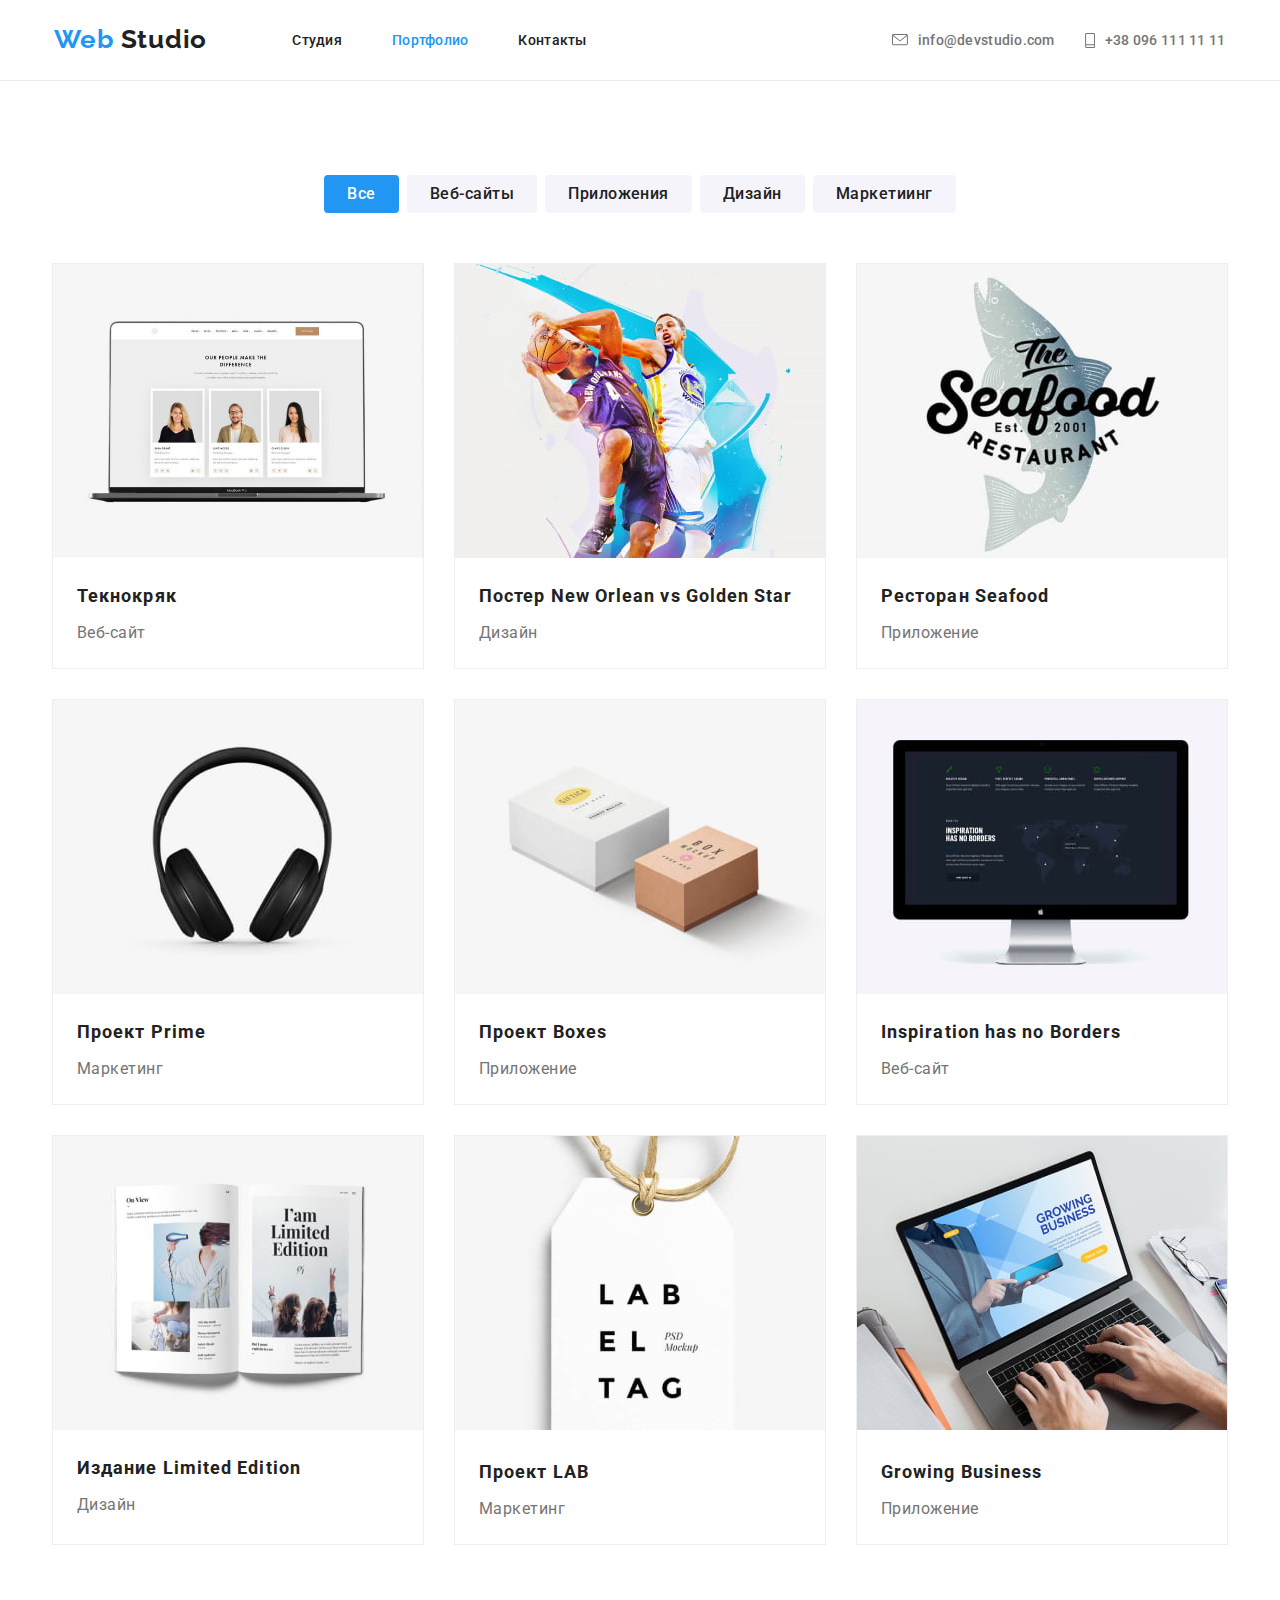
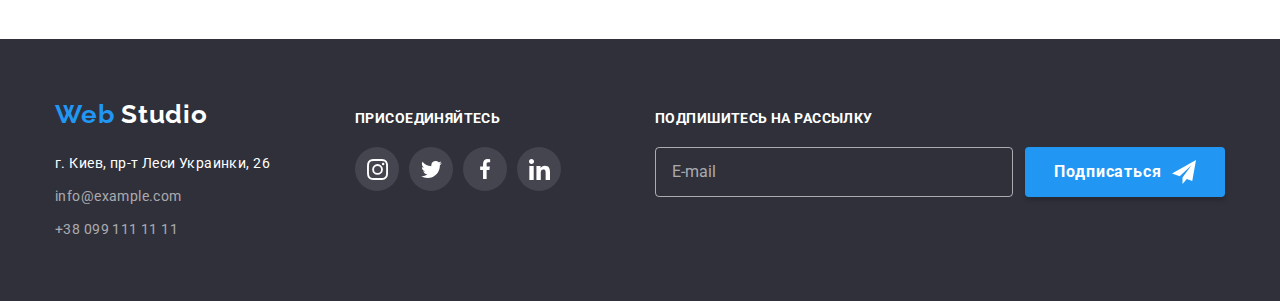
==== portfolio.html @ 19a02ee8 "cloned hw-04" ====
<!DOCTYPE html>
<html lang="en">
<head>
    <meta charset="UTF-8">
    <meta name="viewport" content="width=device-width, initial-scale=1.0">
    <title>Web Studio</title>
    <link href="https://fonts.googleapis.com/css2?family=Raleway&family=Roboto:wght@400;500;700;900&display=swap" rel="stylesheet">
    <link rel="stylesheet" href="https://cdnjs.cloudflare.com/ajax/libs/modern-normalize/0.7.0/modern-normalize.min.css">
    <link rel="stylesheet" href="./css/styles.css">
</head>
<body class="page">
    <div class="container underline">
        <header class="header-container container">    
            <!--Navbar-->
            <div class="page-header container">
                <nav class="nav-container">
                    <a class="logo header link" href="./">
                    <span class="site-logo main">
                        <span class="logo-part1">Web </span><span class="logo-part2">Studio</span>
                    </span> 
                    </a>
                    <!--main navigation-->
                    <ul class="site-nav list">
                        <li class="item">
                            <a class="link" href="./index.html">Студия</a>
                        </li>
                        <li class="item">
                            <a class="link current" href="./portfolio.html">Портфолио</a>
                        </li>
                        <li class="item">
                            <a class="link" href="#">Контакты</a>
                        </li>
                    </ul>
                    <!--contacts links-->
                    <ul class="site-contacts list">
                        <li class="item">
                            <svg class="button-icon mail" width="16" height="12">
                                <use href="./images/sprite.svg#icon-mail"></use>
                            </svg>
                            <a class="link" href="mailto:info@devstudio.com">info@devstudio.com</a>
                        </li>
                        <li class="item">
                            <svg class="button-icon tel" width="10" height="15">
                                <use href="./images/sprite.svg#icon-tel"></use>
                            </svg>
                            <a class="link" href="tel:+380961111111">+38 096 111 11 11</a>
                        </li class="item">
                    </ul>
            </nav>
            </div>
        </header>
    </div>
    <main>
        <!--Portfolio navigation-->
        <div class="container">
            <section class="portfolio-nav container">
                <div class="portfolio-sort">
                    <ul class="portfolio-nav-list list">
                        <li class="portfolio-nav-item">
                            <button class="nav-button current" type="button">Все</button>
                        </li>
                        <li class="portfolio-nav-item">
                            <button class="nav-button" type="button">Веб-сайты</button>
                        </li>
                        <li class="portfolio-nav-item">
                            <button class="nav-button" type="button">Приложения</button>
                        </li>
                        <li class="portfolio-nav-item">
                            <button class="nav-button" type="button">Дизайн</button>
                        </li>
                        <li class="portfolio-nav-item">
                            <button class="nav-button" type="button">Маркетиинг</button>
                        </li>
                    </ul>
                </div>
            </section>
        </div>
        <!--Portfolio List All-->
        <div class="container">
            <section class="portfolio container">
                <div class="portfolio-container">
                    <h1 hidden>Портфолио</h1>
                    <ul class="portfolio-list list">
                        <li class="portfolio-item">
                            <a class="portfoli-link link link" href="#">
                                <img class="portfolio-image" src="./images/website-sample.jpg" alt="Фото Текнокряк Веб-сайт"
                                width="370"
                                height="294">
                                <p hidden class="portfolio-text">
                                    Технокряк это современная площадка распространения коронавируса. Компании используют эту платформу для цифрового шпионажа и атак на защищённые сервера конкурентов
                                </p>
                                <h2 class="portfolio-title">Текнокряк</h2>
                                <p class="portfolio-type">Веб-сайт</p>
                            </a>   
                        </li>
                        <li class="portfolio-item">
                            <a class="portfoli-link link" href="#">
                                <img class="portfolio-image" src="./images/portfolio-poster-neworlean.jpg" alt="Фото постера New Orlean vs Golden Star"
                                width="370"
                                height="294">
                                <p hidden class="portfolio-text">
                                    Технокряк это современная площадка распространения коронавируса. Компании используют эту платформу для цифрового шпионажа и атак на защищённые сервера конкурентов
                                </p>
                                <h2 class="portfolio-title">Постер New Orlean vs Golden Star</h2>
                                <p class="portfolio-type">Дизайн</p>
                            </a>
                        </li>
                        <li class="portfolio-item">
                            <a class="portfoli-link link" href="#">
                                <img class="portfolio-image" src="./images/portfolio-app-seafood.jpg" alt="Фото приложения ресторана Seafood"
                                width="370"
                                height="294">
                                <p hidden class="portfolio-text">
                                    Технокряк это современная площадка распространения коронавируса. Компании используют эту платформу для цифрового шпионажа и атак на защищённые сервера конкурентов
                                </p>
                                <h2 class="portfolio-title">Ресторан Seafood</h2>
                                <p class="portfolio-type">Приложение</p>
                            </a> 
                        </li>
                        <li class="portfolio-item">
                            <a class="portfoli-link link" href="#">
                                <img class="portfolio-image"src="./images/portfolio-prime.jpg" alt="Фото проекта Prime"
                                width="370"
                                height="294">
                                <p hidden class="portfolio-text">
                                    Технокряк это современная площадка распространения коронавируса. Компании используют эту платформу для цифрового шпионажа и атак на защищённые сервера конкурентов
                                </p>
                                <h2 class="portfolio-title">Проект Prime</h2>
                                <p class="portfolio-type">Маркетинг</p>
                            </a> 
                        </li>
                        <li class="portfolio-item">
                            <a class="portfolio-link link" href="">
                                <img class="portfolio-image" src="./images/portfolio-boxes.jpg" alt="Фото проекта Boxes"
                                width="370"
                                height="294">
                                <p hidden class="portfolio-text">
                                    Технокряк это современная площадка распространения коронавируса. Компании используют эту платформу для цифрового шпионажа и атак на защищённые сервера конкурентов
                                </p>
                                <h2 class="portfolio-title">Проект Boxes</h2>
                                <p class="portfolio-type">Приложение</p>
                            </a>
                        </li>
                        <li class="portfolio-item">
                            <a class="portfolio-link link" href="#">
                                <img class="portfolio-image" src="./images/portfolio-inspiration.jpg" alt="Фото веб-сайта Inspiration has no Borders"
                                width="370"
                                height="294">
                                <p hidden class="portfolio-text">
                                    Технокряк это современная площадка распространения коронавируса. Компании используют эту платформу для цифрового шпионажа и атак на защищённые сервера конкурентов
                                </p>
                                <h2 class="portfolio-title">Inspiration has no Borders</h2>
                                <p class="portfolio-type">Веб-сайт</p>
                            </a> 
                        </li>
                        <li class="portfolio-item">
                            <a class="portfolio-link link" href="#">
                                <img class="portfolio-image" src="./images/portfolio-limited-edition.jpg" alt="Фото издания Limited Edition"
                                width="370"
                                height="294">
                                <p hidden class="portfolio-text">
                                    Технокряк это современная площадка распространения коронавируса. Компании используют эту платформу для цифрового шпионажа и атак на защищённые сервера конкурентов
                                </p>
                                <h2 class="portfolio-title">Издание Limited Edition</h2>
                                <p class="portfolio-type">Дизайн</p>
                            </a>
                        </li>
                        <li class="portfolio-item">
                            <a class="portfolio-image link" class="portfolio-link link" href="#">
                                <img src="./images/portfolio-lab.jpg" alt="Фото проекта LAB"
                                width="370"
                                height="294">
                                <p hidden class="portfolio-text">
                                    Технокряк это современная площадка распространения коронавируса. Компании используют эту платформу для цифрового шпионажа и атак на защищённые сервера конкурентов
                                </p>
                                <h2 class="portfolio-title">Проект LAB</h2>
                                <p class="portfolio-type">Маркетинг</p>
                            </a>
                        </li>
                        <li class="portfolio-item">
                            <a class="portfolio-image link" class="portfolio-link link" href="#">
                                <img src="./images/portfolio-growing-business.jpg" alt="Фото приложения Growing Business"
                                width="370"
                                height="294">
                                <p hidden class="portfolio-text">
                                    Технокряк это современная площадка распространения коронавируса. Компании используют эту платформу для цифрового шпионажа и атак на защищённые сервера конкурентов
                                </p>
                                <h2 class="portfolio-title">Growing Business</h2>
                                <p class="portfolio-type">Приложение</p>
                            </a>
                        </li>
                    </ul>
            </section>
            </div>
        </div>
    </main>
    <!--Footer-->
    <div class="footer">
        <footer class="footer-container">
            <div class="footer-section">
                <!--Address-->
                <section class="section-address">
                    <a class="logo footer link" href="./">
                        <span class="site-logo secondary">
                            <span class="logo-part1">Web </span><span class="logo-part2">Studio</span>
                        </span> 
                    </a>
                    <address class="contacts">
                        <p class="address-text">г. Киев, пр-т Леси Украинки, 26</p>
                        <a class="link mail" href="mailto:info@example.com">info@example.com</a><br>
                        <a class="link call" href="tel:+380991111111">+38 099 111 11 11</a>
                    </address>
                </section>
                <!--Join!-->
                <section class="section-join">
                    <p class="join-text">Присоединяйтесь</p>
                    <ul class="social-list list">
                        <li class="social-list-item">
                            <a class="social-link-footer link" href="#" aria-label="Link to Instagram">
                                <svg class="social-button" width="21" height="21">
                                    <use href="./images/sprite.svg#icon-instagram"></use>
                                </svg>
                            </a>
                        </li>
                        <li class="social-list-item">
                            <a class="social-link-footer link" href="#" aria-label="Link to Twiiter">
                                <svg class="social-button" width="25" height="21">
                                    <use href="./images/sprite.svg#icon-twitter"></use>
                                </svg>
                            </a>
                        </li>
                        <li class="social-list-item">
                            <a class="social-link-footer link" href="#" aria-label="Link to Facebook">
                                <svg class="social-button" width="22" height="20">
                                    <use href="./images/sprite.svg#icon-facebook"></use>
                                </svg>
                            </a>
                        </li>
                        <li class="social-list-item">
                            <a class="social-link-footer link" href="#" aria-label="Link to Linkedin">
                                <svg class="social-button" width="21" height="21">
                                    <use href="./images/sprite.svg#icon-linkedin"></use>
                                </svg>
                            </a>                  
                        </li>
                    </ul>
                </section>
                <!--Sign up-->
                <section class="section-signup">
                    <p class="signup-text">Подпишитесь на рассылку</p>
                    <!--Input field-->
                    <div class="sign-container">
                        <span class="email-input">E-mail</span>
                        <!--"Sign up on telegram" button-->
                        <a class="link button" href="#">Подписаться</a>
                    </div>
                </section>
            </div>    
        </footer>
    </div>
</body>
</html>
---- css/styles.css ----
:root {
    --text-color-main: #212121;
    --text-color-secondary:#757575;
    --text-color-accent: #2196F3;
    --text-color-accent2: #ffffff;
    --text-color-footer: rgba(255, 255, 255, 0.6);;
    --background-color-main: #ffffff;
    --background-color-secondary: #F5F4FA;
    --background-color-accent: #2196F3;
    --background-color-accent2: #2F303A;
    --background-color-transparent1: rgba(47, 48, 58, 0.8);
    --background-color-transparent2: rgba(33, 150, 243, 0.9);
    --background-color-footer: #2F303A;
    --link-color-inactive: #AFB1B8;
    --link-color-active: #2196F3;
    --nav-underline: #ECECEC;
    --cards-line: #EEEEEE;
}

/*Page main (body) font and color styling*/
.page {
    background-color: var(--background-color-main);
    font-family: 'Roboto', sans-serif;
}

.site-logo {
    font-family: 'Raleway', sans-serif;
    font-size: 26px;
    font-weight: bold;
    line-height: 1.2;
    letter-spacing: 0.03em;
}

h1,h2,h3,h4,h5,h6 {
    margin-top: 0;
    margin-bottom: 0;
}

.list {
    list-style: none;
    padding: 0;
    margin: 0;
}

.link {
    text-decoration: none;
}

.link.button {
    color: var(--text-color-accent2);
    background-color: var(--background-color-accent);
}

.site-nav .link:hover,
.site-nav .link:focus,
.site-contacts .link:hover,
.site-contacts .link:focus {
    color: var( --text-color-accent);
}

/*Navbar (header)styling */

.container {
    background-color: var(--background-color-main);
}

.header-container {
    max-width: 1600px;

    padding-left: 15px;
    padding-right: 15px;
    margin-left: auto;
    margin-right: auto;
}
.container.underline {
    border-bottom: 1px solid var(--nav-underline);
}

.nav-container {
    display: flex;
    align-items: center;
    justify-content: center;
}

.site-logo.main .logo-part1 {
    color: var(--text-color-accent);
}

.site-logo.main .logo-part2 {
    color: var(--text-color-main);
}

.site-nav {
    display: flex;
    margin-left: 85px;
}

/*всем элементам списка, кроме последнего
равен этому выражению  .site-nav .item:not(:last-child) {}
(применить к всем который следует за .item - первый ел-т в списке)
*/
.site-nav .item + .item {
    margin-left: 50px;
}

.site-nav .link {
    display: block;
    padding-top: 32px;
    padding-bottom: 32px;

    color: var(--text-color-main);
    font-weight: 500;
    font-size: 14px;
    line-height: 1.15;
    letter-spacing: 0.02em;
}

.site-nav .link.current {
    color: var(--text-color-accent);
}

.site-contacts {
    display: inline-flex;
    align-items: center;
    margin-left: 305px;
}

.site-contacts .item {
    display: inline-flex;
    justify-content: center;
    align-items: center;
}

.site-contacts .link {
    color: var(--text-color-secondary);
    font-weight: 500;
    font-size: 14px;
    line-height: 1.5;
    letter-spacing: 0.02em
}

.site-contacts .item + .item{
    padding-left: 30px;
}

.site-contacts .item .link + .link {
    padding-left: 10px;
}

.button-icon {
    fill: var(--text-color-secondary);
    margin-right: 10px;
}

.button-icon:hover,
.button-icon:focus {
    fill: var(--text-color-accent);
}

/*Section "Hero" styling*/
.hero {
    background: var(--background-color-transparent1);
}

.hero-container {
    max-width: 1600px;
    height: 600px;
    margin-left: auto;
    margin-right: auto;

    background-image: linear-gradient(to right, rgba(47, 48, 58, 0.8), rgba(47, 48, 58, 0.8)), url(../images/hero-opt.jpg);
}

.hero-section {
    padding-top: 200px;
    padding-bottom: 200px;
    padding-right: 15px;
    padding-left: 15px;
    
    background-color: var(--background-color-transparent);
    text-align: center;
}

.hero-title {
    width: 696px;
    margin-left: auto;
    margin-right: auto;
    margin-bottom: 30px;
    
    color: var(--text-color-accent2);
    font-weight: 900;
    font-size: 44px;
    line-height: 1.364;
    letter-spacing: 0.06em;
    text-transform: uppercase;
}
.button.hero {
    display:inline-block;
    min-width: 200px;
    height: 50px;
    padding: 10px 32px;

    border: 1px solid transparent;
    box-shadow: 0px 4px 4px rgba(0, 0, 0, 0.15);
    
    font-weight: 700;
    font-size: 16px;
    line-height: 1.875;
    letter-spacing: 0.06em;
    border-radius: 4px;
   }

/*Section "Advantages" styling*/
.advantages-container {
    max-width: 1600px;
    margin-left:auto;
    margin-right: auto;
}

.advantages-section {
    padding-top: 94px;
    padding-left: 15px;
    padding-right: 15px;
    margin-left:auto;
    margin-right: auto;
}
.advantages-list {
    display: flex; 
    justify-content: center;
}

.advantages-item {
    width: 270px;
    align-items: center;
}

.advantages-list .advantages-item + .advantages-item {
    margin-left: 30px;
}

.advantages-item::before {
    display: block;
    content:"";
    height: 120px;
    margin-bottom: 30px;
    background-color: var(--background-color-secondary);
    background-repeat: no-repeat;
    background-position: center;
}

.advantages-item.icon-antenna::before {
    background-image: url(../images/advan-antenna1.png);
}

.advantages-item.icon-clock::before {
    background-image: url(../images/advan-clock1.png);
}

.advantages-item.icon-diagram::before {
    background-image: url(../images/advan-diagram1.png);
}

.advantages-item.icon-astro::before {
    background-image: url(../images/advan-astronaut1.png);
}

.advantages-subtitle {
    display: inline-block;
    width: 270px;
    margin-bottom: 10px;

    color: var(--text-color-main);
    font-weight: bold;
    font-size: 14px;
    line-height: 1.142;
    letter-spacing: 0.03em;
    text-transform: uppercase;
}

.advantages-text {
    width: 270px;

    color: var(--text-color-secondary);
    font-size: 14px;
    line-height: 1.714;
    letter-spacing: 0.03em;
}

/*Section "Our Ptojects"*/
.projects-container {
    max-width: 1600px;
    margin-left:auto;
    margin-right: auto;
}

.projects-section {
    padding-top: 94px;
    padding-bottom: 94px;
    padding-left: 15px;
    padding-right: 15px;
    margin-left:auto;
    margin-right: auto;
}

.project-item {
    display: flex;
    flex-direction: column;
    width: 370px;
    height: 294px;
}

.projects-list {
    display: flex;
    justify-content: center;
}

.projects-list .project-item + .project-item {
    margin-left: 30px;
}

.project-image {
    display: inline-block;
    width: 370px;
}

.project-link {
    width: 370px;
    height: 70px;
}

/*Headers styling for "Our Ptojects","Our team", "Our Clients" */
.section-title {
    margin-top: 0;
    margin-bottom: 50px;

    color: var(--text-color-main);
    font-weight: bold;
    font-size: 36px;
    line-height: 1.17;
    text-align: center;
    letter-spacing: 0.03em;
}

.project-link {
    min-width: 370px;
    height: 70px;
    padding: 27px 82px;
    margin-top: -70px;

    color: var(--text-color-accent2);
    background-color:var(--background-color-transparent1);
    font-weight: bold;
    font-size: 14px;
    line-height: 1.143;
    letter-spacing: 0.03em;
    text-transform: uppercase;
    text-align: center;
}

/*Section "Team" styling*/
.team {
    background-color: var(--background-color-secondary);
}

.team-container {
    max-width: 1600px;
    margin-left:auto;
    margin-right: auto;
}

.team-section {
    padding-top: 94px;
    padding-bottom: 94px;
    padding-left: 15px;
    padding-right: 15px;
}

.team-list {
    display: flex;
    justify-content: center;
}

.team-item {
    padding-bottom: 24px;

    text-align: center;
    background-color: var(--background-color-main);
    border-radius: 0px 0px 4px 4px;
    box-shadow: 0px 1px 3px rgba(0, 0, 0, 0.12), 
                0px 1px 1px rgba(0, 0, 0, 0.14), 
                0px 2px 1px rgba(0, 0, 0, 0.2);

}
.team-list .team-item + .team-item {
    margin-left: 30px;
}

.team-member-photo {
    display: block;
    margin-bottom: 30px;
}

.team-member-title {
    margin-bottom: 10px;
    color:var(--text-color-main);
    font-weight: 500;
    font-size: 16px;
    line-height: 1.188;
    letter-spacing: 0.03em;
}

.team-department {
    margin-top: 0;
    margin-bottom: 16px;

    color:var(--text-color-secondary);
    font-weight: normal;
    font-size: 16px;   
    line-height: 1.188;
    letter-spacing: 0.03em;
}
.social-list {
    display: flex;
    justify-content: center;
}

.social-list .link {
    display: flex;
    justify-content: center;
    align-items: center;
    width: 44px;
    height: 44px;
    border: 1px transparent;
    border-radius: 22px;

    font-weight: 500;
    color: var(--link-color-inactive);
}

.social-list .social-list-item + .social-list-item {
    margin-left: 10px;
}

.social-button-person {
    box-sizing: content-box;
    padding: 4px 4px;

    fill: var(--link-color-inactive);
}

.social-link-person:hover,
.social-link-person:focus,
.social-button-person:hover,
.social-button-person:focus {
    background-color: var(--background-color-accent);
    fill: var(--text-color-accent2);
}

/*Section "Clients" styling*/

.clients-container {
    max-width: 1600px;
    margin-left: auto;
    margin-right: auto;
}

.clients {

    padding-top: 94px;
    padding-bottom: 94px;
    padding-left: 15px;
    padding-right: 15px;
    margin-left: auto;
    margin-right: auto;
}

.company-list {
    display: flex;
    justify-content: center;
}

.company-item {
    display: flex;
    justify-content: center;
    width: 170px;
    height: 90px;

    border: 1px solid var(--link-color-inactive);
    border-radius: 4px; 
}

.company-item + .company-item {
    margin-left: 30px;
}

.company-list .link {
    display: flex;
    align-items: center;
}

.company-logo {
    box-sizing: content-box;
    fill: var(--link-color-inactive); 
}

.logo1 {
    padding: 20px 63px;
}

.logo2 {
    padding: 24px 65px;
}

.logo3 {
    padding: 24px 65px;
}

.logo4 {
    padding: 24px 45px;
}

.logo5 {
    padding: 21px 55px;
}

.logo6 {
    padding: 22px 40px;
}

.company-logo:hover,
.company-logo:focus,
.company-item:hover, 
.company-item:hover {
    fill: var(--link-color-active);
    border-color: var(--link-color-active);
}

/*Footer styling*/
.footer {
    background-color: var(--background-color-footer);
}

.footer-container {
    max-width: 1600px;
    padding-right: 15px;
    padding-left: 15px;
    margin-left: auto;
    margin-right: auto;
}

.footer-section {
    display: flex;
    justify-content: center;
    
}
/*Logo + Address block*/
.section-address {
    display: flex;
    flex-direction: column;
    width: 231px;
    padding-top: 60px;
    padding-bottom: 60px;
}

.section-address .link {
    display: block;

    font-size: 14px;
    line-height: 1.72;
    letter-spacing: 0.03em;
    color: var(--text-color-footer);
}

.logo.footer.link{
    display: block;
    margin-bottom: 20px;
}

.site-logo.secondary .logo-part1 {
    color:var(--link-color-active);
}
    
.site-logo.secondary .logo-part2 {
    color: var(--text-color-accent2);
}

.address-text {
    margin-top: 0;
    margin-bottom: 9px;
    
    color: var(--text-color-accent2);
    font-style: normal;
    font-size: 14px;
    line-height: 1.72;
    letter-spacing: 0.03em;
}

.contacts .link {
    display: inline-block;
    font-style: normal;
}

.contacts .mail {
    margin-bottom: 9px;
}

/*Join block*/
.section-join {
    display: flex;
    flex-direction: column;
    width: 206px;
    padding-top: 72px;
    padding-bottom: 100px;
    margin-left: 69px;
}

.join-text, .signup-text {
    margin-top:0;
    margin-bottom: 20px;
    padding: 0;

    color: var(--text-color-accent2);
    font-weight: bold;
    font-size: 14px;
    line-height: 1.14;
    letter-spacing: 0.03em;
    text-transform: uppercase;
}
.social-button {
    fill: var(--text-color-accent2);
}

.social-link-footer {
    background-color: rgba(255, 255, 255, 0.1);
}
.social-link-footer:hover {
    background-color: var(--background-color-accent)
}

/*Sign-up block*/
.section-signup {
    max-width: 570px;
    padding-top: 72px;
    padding-bottom: 94px;
    margin-left: 94px;
}

.sign-container {
    display: flex;

}
.sign-container .button {
    display: inline-flex;
    justify-content: center;
    align-items: center;
    min-width: 200px;
    height: 50px;
    margin-left: 12px;

    border: 1px solid transparent;
    border-radius: 4px;
    box-shadow: 0px 4px 4px rgba(0, 0, 0, 0.15);

    font-weight: bold;
    font-size: 16px;
    line-height: 1.875;
    letter-spacing: 0.06em;
    text-align: center;
}

.email-input {
    display: flex;
    align-items: center;
    width: 358px;
    height: 50px;
    padding-left: 16px;
    
    font-size: 16px;
    line-height: 20px;
    color: var(--text-color-footer);
    border: 1px solid var(--text-color-footer);
    border-radius: 4px;
}

.sign-container .button::after {
    display: inline-flex;
    content: "";
    width: 24px;
    height: 24px;
    margin-left: 10px;

    background-image: url(../images/icon-send.svg);
    background-position: center;
    background-size: contain;


}

/*Portfolio page styling*/
/*Portfolio navigation*/

.portfolio-nav {
    max-width: 1600px;
    padding-right: 15px;
    padding-left: 15px;
    margin-right: auto;
    margin-left: auto;
}

.portfolio-sort {
   
    padding-top: 94px;
    margin-right: auto;
    margin-left: auto;
}

.portfolio-nav-list {
    display: flex;
    justify-content: center;
    padding-bottom: 50px;

    text-align: center;   
}

.nav-button {
    display: inline-block;
    padding: 5px 22px ;
    border: 1px solid transparent;
    border-radius: 4px;
    
    color: var(--text-color-main);
    background-color: var(--background-color-secondary);
    font-weight: 500;
    font-size: 16px;
    line-height: 1.625;
    text-align: center;
    letter-spacing: 0.03em;
}
.portfolio-nav .portfolio-nav-item + .portfolio-nav-item {
    margin-left: 8px;
}

.nav-button:hover,
.nav-button:focus {
    background-color: var(--background-color-accent);
    color: var(--text-color-accent2);
    box-shadow: 0px 3px 1px rgba(0, 0, 0, 0.1), 
                0px 1px 2px rgba(0, 0, 0, 0.08), 
                0px 2px 2px rgba(0, 0, 0, 0.12);
}

.nav-button.current {
    color: var(--text-color-accent2);
    background-color: var(--background-color-accent);
}

/*Portfolio items container*/
.portfolio {
    display: flex;
    max-width: 1600px;
    padding-right: 15px;
    padding-left: 15px;
    margin-right: auto;
    margin-left: auto;
}

.portfolio-container { 
    padding-bottom: 94px;
}

.portfolio-list {
    display: flex;
    flex-wrap: wrap;
    justify-content: center;
}

.portfolio-item {
    display: flex;
    margin-bottom: 30px;
    margin-bottom: 30px;
    margin-right: 30px;

    border: 1px solid var(--cards-line);
}

.portfolio-item:hover,
.portfolio-item:focus {
    box-shadow: 0px 1px 1px rgba(0, 0, 0, 0.12), 
                0px 4px 4px rgba(0, 0, 0, 0.06),
                1px 4px 6px rgba(0, 0, 0, 0.16);
}

/*к каждому 3му ел-ту*/
.portfolio-item:nth-child(3n) {
    margin-right: 0;
}
/*к 3 последним ел-там*/
.portfolio-item:nth-last-child(-n+3) {
    margin-bottom: 0;
}

/*альтернативный способ на основе calc
width: calc ((100% - 60px) / 3 ;
margin-right: 30px;
formula
calc((100% - (N of margin in row)*margin) / N of elements in row */

.portfolio-image {
    display: block;
}

.portfolio-title {
    min-width: 322px;
    padding-right: 24px;
    padding-left: 24px;
    margin-top: 20px;
    margin-bottom: 4px;

    color: var(--text-color-main);
    font-weight: bold;
    font-size: 18px;
    line-height: 2;
    letter-spacing: 0.06em;
}

.portfolio-type {
    min-width: 322px;
    padding-right: 24px;
    padding-left: 24px;
    margin-top: 0;
    margin-bottom: 20px;

    color: var(--text-color-secondary);
    font-size: 16px;
    line-height: 1.875;
    letter-spacing: 0.03em;
}

.portfolio-text {
    width: 370px;
    height: 294px;
    margin-top: -294px;

    color: var(--text-color-accent2);
    background-color: var(--background-color-transparent2);
    font-size: 18px;
    line-height: 28px;
    letter-spacing: 0.03em;
}
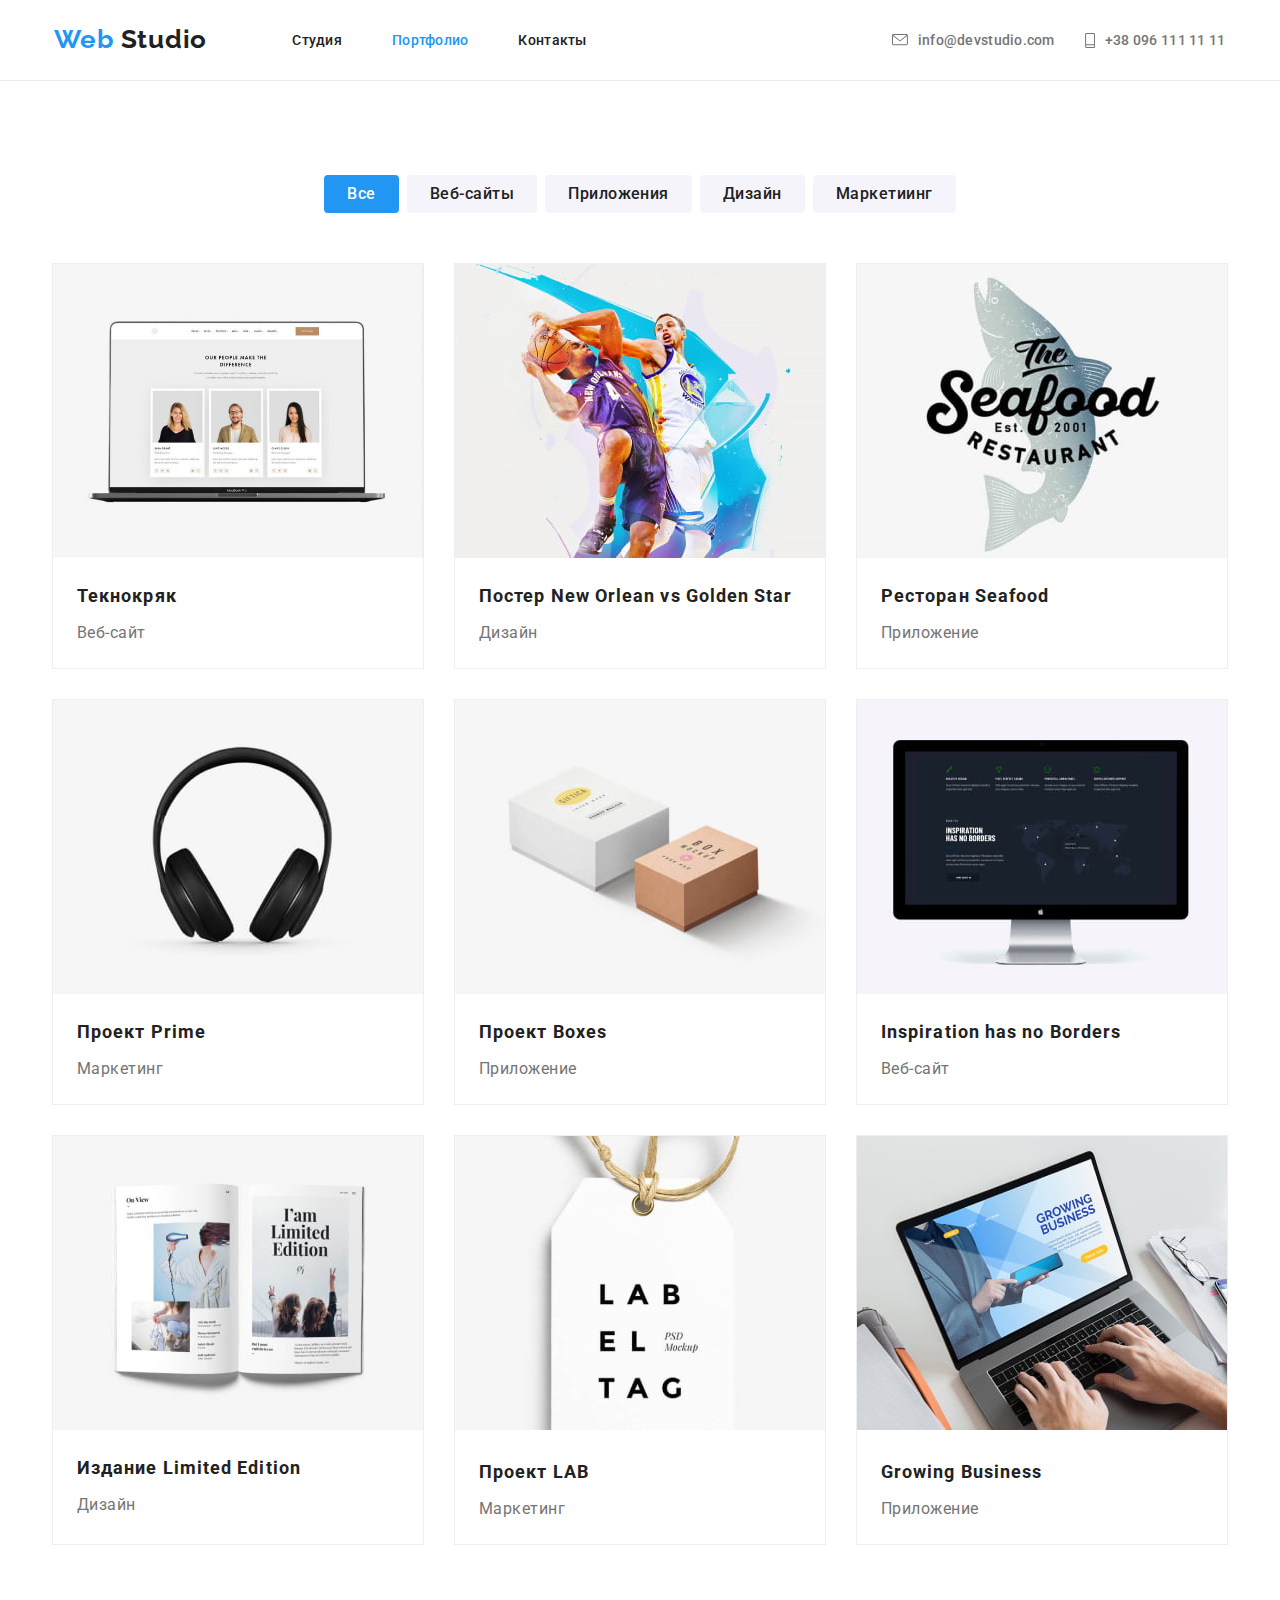
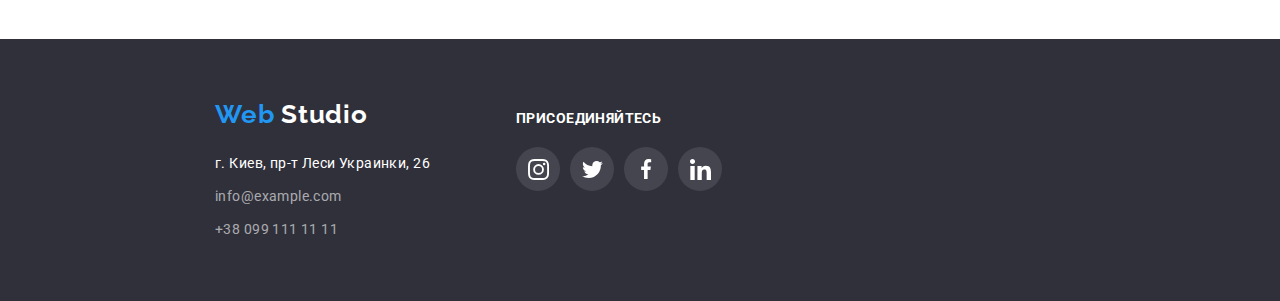
==== commit 458fea18: "updated content for "team" section" ====
--- a/portfolio.html
+++ b/portfolio.html
@@ -83,108 +83,144 @@
                     <ul class="portfolio-list list">
                         <li class="portfolio-item">
                             <a class="portfoli-link link link" href="#">
-                                <img class="portfolio-image" src="./images/website-sample.jpg" alt="Фото Текнокряк Веб-сайт"
-                                width="370"
-                                height="294">
-                                <p hidden class="portfolio-text">
-                                    Технокряк это современная площадка распространения коронавируса. Компании используют эту платформу для цифрового шпионажа и атак на защищённые сервера конкурентов
-                                </p>
+                                <div class="image-thumb">
+                                    <img class="portfolio-image" src="./images/website-sample.jpg" alt="Фото Текнокряк Веб-сайт"
+                                    width="370"
+                                    height="294">
+                                    <div class="overlay">
+                                        <p class="portfolio-text">
+                                            Технокряк это современная площадка распространения коронавируса. Компании используют эту платформу для цифрового шпионажа и атак на защищённые сервера конкурентов
+                                        </p>
+                                    </div>
+                                </div>
                                 <h2 class="portfolio-title">Текнокряк</h2>
                                 <p class="portfolio-type">Веб-сайт</p>
                             </a>   
                         </li>
                         <li class="portfolio-item">
                             <a class="portfoli-link link" href="#">
-                                <img class="portfolio-image" src="./images/portfolio-poster-neworlean.jpg" alt="Фото постера New Orlean vs Golden Star"
-                                width="370"
-                                height="294">
-                                <p hidden class="portfolio-text">
-                                    Технокряк это современная площадка распространения коронавируса. Компании используют эту платформу для цифрового шпионажа и атак на защищённые сервера конкурентов
-                                </p>
+                                <div class="image-thumb">
+                                    <img class="portfolio-image" src="./images/portfolio-poster-neworlean.jpg" alt="Фото постера New Orlean vs Golden Star"
+                                    width="370"
+                                    height="294">
+                                    <div class="overlay">
+                                        <p class="portfolio-text">
+                                            Технокряк это современная площадка распространения коронавируса. Компании используют эту платформу для цифрового шпионажа и атак на защищённые сервера конкурентов
+                                        </p>
+                                    </div>
+                                </div>
                                 <h2 class="portfolio-title">Постер New Orlean vs Golden Star</h2>
                                 <p class="portfolio-type">Дизайн</p>
                             </a>
                         </li>
                         <li class="portfolio-item">
                             <a class="portfoli-link link" href="#">
-                                <img class="portfolio-image" src="./images/portfolio-app-seafood.jpg" alt="Фото приложения ресторана Seafood"
-                                width="370"
-                                height="294">
-                                <p hidden class="portfolio-text">
-                                    Технокряк это современная площадка распространения коронавируса. Компании используют эту платформу для цифрового шпионажа и атак на защищённые сервера конкурентов
-                                </p>
+                                <div class="image-thumb">
+                                    <img class="portfolio-image" src="./images/portfolio-app-seafood.jpg" alt="Фото приложения ресторана Seafood"
+                                    width="370"
+                                    height="294">
+                                    <div class="overlay">
+                                        <p class="portfolio-text">
+                                            Технокряк это современная площадка распространения коронавируса. Компании используют эту платформу для цифрового шпионажа и атак на защищённые сервера конкурентов
+                                        </p>
+                                    </div>
+                                </div>                                
                                 <h2 class="portfolio-title">Ресторан Seafood</h2>
                                 <p class="portfolio-type">Приложение</p>
                             </a> 
                         </li>
                         <li class="portfolio-item">
                             <a class="portfoli-link link" href="#">
-                                <img class="portfolio-image"src="./images/portfolio-prime.jpg" alt="Фото проекта Prime"
-                                width="370"
-                                height="294">
-                                <p hidden class="portfolio-text">
-                                    Технокряк это современная площадка распространения коронавируса. Компании используют эту платформу для цифрового шпионажа и атак на защищённые сервера конкурентов
-                                </p>
+                                <div class="image-thumb">
+                                    <img class="portfolio-image"src="./images/portfolio-prime.jpg" alt="Фото проекта Prime"
+                                    width="370"
+                                    height="294">
+                                    <div class="overlay">
+                                        <p class="portfolio-text">
+                                            Технокряк это современная площадка распространения коронавируса. Компании используют эту платформу для цифрового шпионажа и атак на защищённые сервера конкурентов
+                                        </p>
+                                    </div>
+                                </div>                              
                                 <h2 class="portfolio-title">Проект Prime</h2>
                                 <p class="portfolio-type">Маркетинг</p>
                             </a> 
                         </li>
                         <li class="portfolio-item">
                             <a class="portfolio-link link" href="">
-                                <img class="portfolio-image" src="./images/portfolio-boxes.jpg" alt="Фото проекта Boxes"
-                                width="370"
-                                height="294">
-                                <p hidden class="portfolio-text">
-                                    Технокряк это современная площадка распространения коронавируса. Компании используют эту платформу для цифрового шпионажа и атак на защищённые сервера конкурентов
-                                </p>
+                                <div class="image-thumb">
+                                    <img class="portfolio-image" src="./images/portfolio-boxes.jpg" alt="Фото проекта Boxes"
+                                    width="370"
+                                    height="294">
+                                    <div class="overlay">
+                                        <p class="portfolio-text">
+                                            Технокряк это современная площадка распространения коронавируса. Компании используют эту платформу для цифрового шпионажа и атак на защищённые сервера конкурентов
+                                        </p>
+                                    </div>
+                                </div>                             
                                 <h2 class="portfolio-title">Проект Boxes</h2>
                                 <p class="portfolio-type">Приложение</p>
                             </a>
                         </li>
                         <li class="portfolio-item">
                             <a class="portfolio-link link" href="#">
-                                <img class="portfolio-image" src="./images/portfolio-inspiration.jpg" alt="Фото веб-сайта Inspiration has no Borders"
-                                width="370"
-                                height="294">
-                                <p hidden class="portfolio-text">
-                                    Технокряк это современная площадка распространения коронавируса. Компании используют эту платформу для цифрового шпионажа и атак на защищённые сервера конкурентов
-                                </p>
+                                <div class="image-thumb">
+                                    <img class="portfolio-image" src="./images/portfolio-inspiration.jpg" alt="Фото веб-сайта Inspiration has no Borders"
+                                    width="370"
+                                    height="294">
+                                    <div class="overlay">
+                                        <p class="portfolio-text">
+                                            Технокряк это современная площадка распространения коронавируса. Компании используют эту платформу для цифрового шпионажа и атак на защищённые сервера конкурентов
+                                        </p>
+                                    </div>
+                                </div>
                                 <h2 class="portfolio-title">Inspiration has no Borders</h2>
                                 <p class="portfolio-type">Веб-сайт</p>
                             </a> 
                         </li>
                         <li class="portfolio-item">
                             <a class="portfolio-link link" href="#">
-                                <img class="portfolio-image" src="./images/portfolio-limited-edition.jpg" alt="Фото издания Limited Edition"
-                                width="370"
-                                height="294">
-                                <p hidden class="portfolio-text">
-                                    Технокряк это современная площадка распространения коронавируса. Компании используют эту платформу для цифрового шпионажа и атак на защищённые сервера конкурентов
-                                </p>
+                                <div class="image-thumb">
+                                    <img class="portfolio-image" src="./images/portfolio-limited-edition.jpg" alt="Фото издания Limited Edition"
+                                    width="370"
+                                    height="294">
+                                    <div class="overlay">
+                                        <p class="portfolio-text">
+                                            Технокряк это современная площадка распространения коронавируса. Компании используют эту платформу для цифрового шпионажа и атак на защищённые сервера конкурентов
+                                        </p>
+                                    </div>
+                                </div>
                                 <h2 class="portfolio-title">Издание Limited Edition</h2>
                                 <p class="portfolio-type">Дизайн</p>
                             </a>
                         </li>
                         <li class="portfolio-item">
                             <a class="portfolio-image link" class="portfolio-link link" href="#">
-                                <img src="./images/portfolio-lab.jpg" alt="Фото проекта LAB"
-                                width="370"
-                                height="294">
-                                <p hidden class="portfolio-text">
-                                    Технокряк это современная площадка распространения коронавируса. Компании используют эту платформу для цифрового шпионажа и атак на защищённые сервера конкурентов
-                                </p>
+                                <div class="image-thumb">
+                                    <img src="./images/portfolio-lab.jpg" alt="Фото проекта LAB"
+                                    width="370"
+                                    height="294">
+                                    <div class="overlay">
+                                        <p class="portfolio-text">
+                                            Технокряк это современная площадка распространения коронавируса. Компании используют эту платформу для цифрового шпионажа и атак на защищённые сервера конкурентов
+                                        </p>
+                                    </div>
+                                </div>
                                 <h2 class="portfolio-title">Проект LAB</h2>
                                 <p class="portfolio-type">Маркетинг</p>
                             </a>
                         </li>
                         <li class="portfolio-item">
                             <a class="portfolio-image link" class="portfolio-link link" href="#">
-                                <img src="./images/portfolio-growing-business.jpg" alt="Фото приложения Growing Business"
-                                width="370"
-                                height="294">
-                                <p hidden class="portfolio-text">
-                                    Технокряк это современная площадка распространения коронавируса. Компании используют эту платформу для цифрового шпионажа и атак на защищённые сервера конкурентов
-                                </p>
+                                <div class="image-thumb">
+                                    <img src="./images/portfolio-growing-business.jpg" alt="Фото приложения Growing Business"
+                                    width="370"
+                                    height="294">
+                                    <div class="overlay">
+                                        <p class="portfolio-text">
+                                            Технокряк это современная площадка распространения коронавируса. Компании используют эту платформу для цифрового шпионажа и атак на защищённые сервера конкурентов
+                                        </p>
+                                    </div>
+                                </div>
                                 <h2 class="portfolio-title">Growing Business</h2>
                                 <p class="portfolio-type">Приложение</p>
                             </a>
@@ -245,16 +281,6 @@
                         </li>
                     </ul>
                 </section>
-                <!--Sign up-->
-                <section class="section-signup">
-                    <p class="signup-text">Подпишитесь на рассылку</p>
-                    <!--Input field-->
-                    <div class="sign-container">
-                        <span class="email-input">E-mail</span>
-                        <!--"Sign up on telegram" button-->
-                        <a class="link button" href="#">Подписаться</a>
-                    </div>
-                </section>
             </div>    
         </footer>
     </div>
--- a/css/styles.css
+++ b/css/styles.css
@@ -302,31 +302,51 @@
     margin-right: auto;
 }
 
+.projects-list {
+    display: flex;
+    justify-content: center;
+}
+
 .project-item {
-    display: flex;
-    flex-direction: column;
+    display: inline-block;
+
     width: 370px;
     height: 294px;
 }
 
-.projects-list {
-    display: flex;
-    justify-content: center;
-}
-
 .projects-list .project-item + .project-item {
     margin-left: 30px;
 }
 
 .project-image {
+    display: block;
+}
+
+.project-link {
     display: inline-block;
-    width: 370px;
-}
-
-.project-link {
-    width: 370px;
+    min-width: 370px;
     height: 70px;
-}
+    padding: 27px 82px;
+
+    color: var(--text-color-accent2);
+    background-color:var(--background-color-transparent1);
+    font-weight: bold;
+    font-size: 14px;
+    line-height: 1.143;
+    letter-spacing: 0.03em;
+    text-transform: uppercase;
+    text-align: center;
+}
+
+.project-thumb {
+    position: relative;
+}
+
+.overlink {
+    position: absolute;
+    bottom: 0;
+}
+
 
 /*Headers styling for "Our Ptojects","Our team", "Our Clients" */
 .section-title {
@@ -339,22 +359,6 @@
     line-height: 1.17;
     text-align: center;
     letter-spacing: 0.03em;
-}
-
-.project-link {
-    min-width: 370px;
-    height: 70px;
-    padding: 27px 82px;
-    margin-top: -70px;
-
-    color: var(--text-color-accent2);
-    background-color:var(--background-color-transparent1);
-    font-weight: bold;
-    font-size: 14px;
-    line-height: 1.143;
-    letter-spacing: 0.03em;
-    text-transform: uppercase;
-    text-align: center;
 }
 
 /*Section "Team" styling*/
@@ -550,16 +554,18 @@
 
 .footer-section {
     display: flex;
-    justify-content: center;
+    justify-content: flex-start;
     
 }
 /*Logo + Address block*/
 .section-address {
     display: flex;
     flex-direction: column;
+    
     width: 231px;
     padding-top: 60px;
     padding-bottom: 60px;
+    margin-left: 200px;
 }
 
 .section-address .link {
@@ -611,7 +617,7 @@
     width: 206px;
     padding-top: 72px;
     padding-bottom: 100px;
-    margin-left: 69px;
+    margin-left: 70px;
 }
 
 .join-text, .signup-text {
@@ -635,65 +641,6 @@
 }
 .social-link-footer:hover {
     background-color: var(--background-color-accent)
-}
-
-/*Sign-up block*/
-.section-signup {
-    max-width: 570px;
-    padding-top: 72px;
-    padding-bottom: 94px;
-    margin-left: 94px;
-}
-
-.sign-container {
-    display: flex;
-
-}
-.sign-container .button {
-    display: inline-flex;
-    justify-content: center;
-    align-items: center;
-    min-width: 200px;
-    height: 50px;
-    margin-left: 12px;
-
-    border: 1px solid transparent;
-    border-radius: 4px;
-    box-shadow: 0px 4px 4px rgba(0, 0, 0, 0.15);
-
-    font-weight: bold;
-    font-size: 16px;
-    line-height: 1.875;
-    letter-spacing: 0.06em;
-    text-align: center;
-}
-
-.email-input {
-    display: flex;
-    align-items: center;
-    width: 358px;
-    height: 50px;
-    padding-left: 16px;
-    
-    font-size: 16px;
-    line-height: 20px;
-    color: var(--text-color-footer);
-    border: 1px solid var(--text-color-footer);
-    border-radius: 4px;
-}
-
-.sign-container .button::after {
-    display: inline-flex;
-    content: "";
-    width: 24px;
-    height: 24px;
-    margin-left: 10px;
-
-    background-image: url(../images/icon-send.svg);
-    background-position: center;
-    background-size: contain;
-
-
 }
 
 /*Portfolio page styling*/
@@ -783,13 +730,6 @@
     border: 1px solid var(--cards-line);
 }
 
-.portfolio-item:hover,
-.portfolio-item:focus {
-    box-shadow: 0px 1px 1px rgba(0, 0, 0, 0.12), 
-                0px 4px 4px rgba(0, 0, 0, 0.06),
-                1px 4px 6px rgba(0, 0, 0, 0.16);
-}
-
 /*к каждому 3му ел-ту*/
 .portfolio-item:nth-child(3n) {
     margin-right: 0;
@@ -837,13 +777,37 @@
 }
 
 .portfolio-text {
+    margin: 0;
+
+    color: var(--text-color-accent2);
+    font-size: 18px;
+    line-height: 28px;
+    letter-spacing: 0.03em;
+}
+
+.image-thumb {
+    position: relative;
+}
+.overlay {
+    position: absolute;
+    top: 0;
+    left: 0;
+    opacity: 0;
+   
     width: 370px;
     height: 294px;
-    margin-top: -294px;
-
-    color: var(--text-color-accent2);
+
+    padding: 63px 24px;
     background-color: var(--background-color-transparent2);
-    font-size: 18px;
-    line-height: 28px;
-    letter-spacing: 0.03em;
+}
+
+.portfolio-item:hover,
+.portfolio-item:focus {
+    box-shadow: 0px 1px 1px rgba(0, 0, 0, 0.12), 
+                0px 4px 4px rgba(0, 0, 0, 0.06),
+                1px 4px 6px rgba(0, 0, 0, 0.16);
+}
+
+.portfolio-item:hover .overlay {
+    opacity: 1;
 }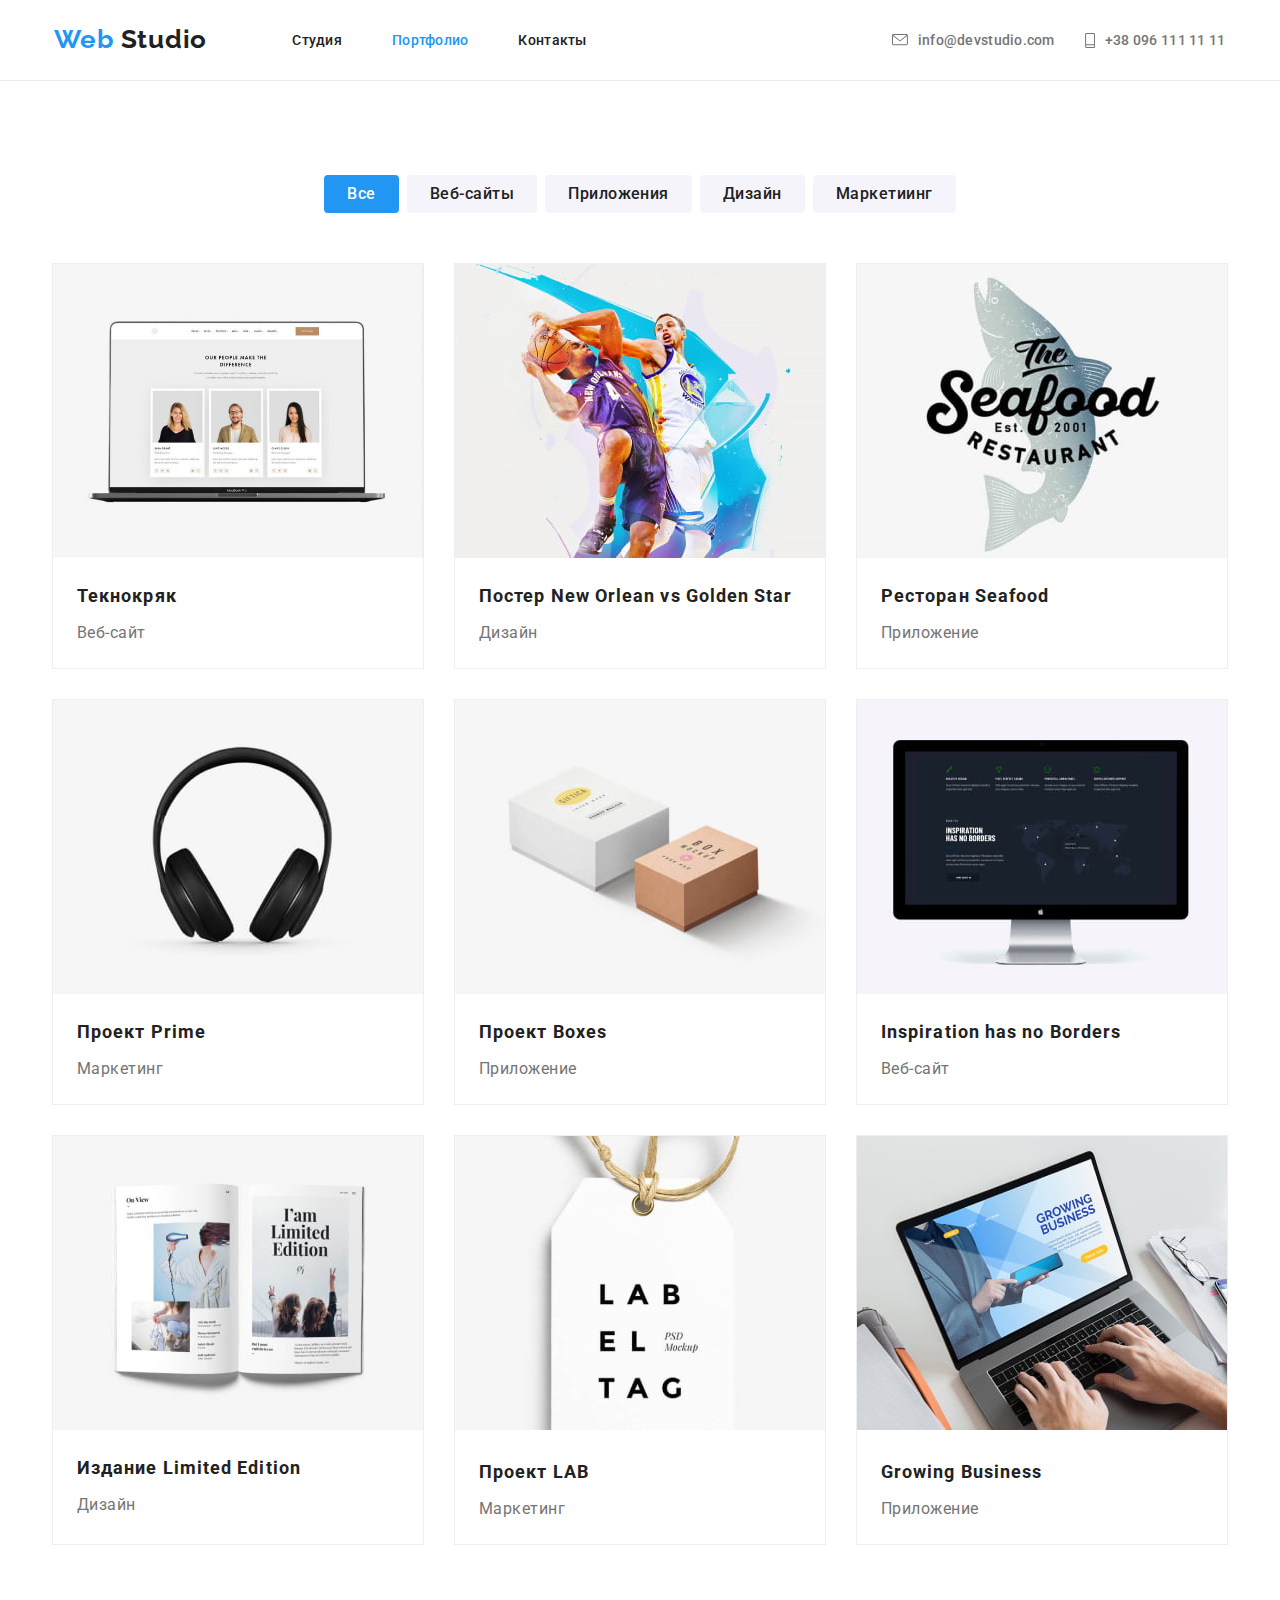
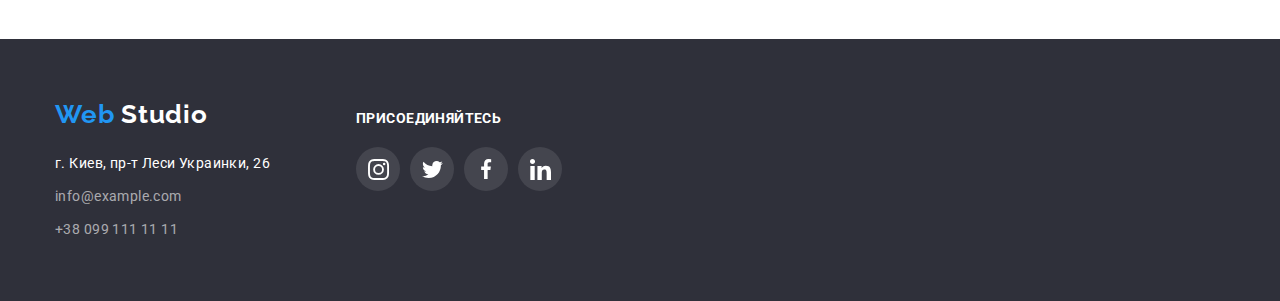
==== commit 39410024: "updated footer" ====
--- a/portfolio.html
+++ b/portfolio.html
@@ -12,7 +12,7 @@
     <div class="container underline">
         <header class="header-container container">    
             <!--Navbar-->
-            <div class="page-header container">
+            <div class="container">
                 <nav class="nav-container">
                     <a class="logo header link" href="./">
                     <span class="site-logo main">
@@ -233,8 +233,8 @@
     <!--Footer-->
     <div class="footer">
         <footer class="footer-container">
-            <div class="footer-section">
-                <!--Address-->
+            <!--Address-->
+            <div class="section-footer">
                 <section class="section-address">
                     <a class="logo footer link" href="./">
                         <span class="site-logo secondary">
@@ -281,7 +281,7 @@
                         </li>
                     </ul>
                 </section>
-            </div>    
+            </div>
         </footer>
     </div>
 </body>
--- a/css/styles.css
+++ b/css/styles.css
@@ -552,20 +552,22 @@
     margin-right: auto;
 }
 
-.footer-section {
-    display: flex;
-    justify-content: flex-start;
-    
-}
+.section-footer {
+    display: flex;
+
+    max-width: 1170px;
+    margin-left: auto;
+    margin-right: auto;
+}
+
 /*Logo + Address block*/
+
 .section-address {
-    display: flex;
-    flex-direction: column;
+    display: inline-block;
     
     width: 231px;
     padding-top: 60px;
     padding-bottom: 60px;
-    margin-left: 200px;
 }
 
 .section-address .link {
@@ -611,9 +613,11 @@
 }
 
 /*Join block*/
+
+
 .section-join {
-    display: flex;
-    flex-direction: column;
+    display: inline-block;
+    
     width: 206px;
     padding-top: 72px;
     padding-bottom: 100px;
@@ -642,6 +646,45 @@
 .social-link-footer:hover {
     background-color: var(--background-color-accent)
 }
+
+.backdrop {
+    position: fixed;
+    top: 0;
+    left: 0;
+    width: 100%;
+    height: 100%;
+    background-color: rgba(0, 0, 0, 0.2);
+}
+.backdrop.is-hidden {
+    opacity: 0;
+    pointer-events: none;
+}
+
+.modal {
+    position: absolute;
+    top: 50%;
+    left: 50%;
+    transform: translate(-50%, -50%);
+
+    width: 528px;
+    height: 581px;
+    padding: 15px;
+
+    background-color: var(--background-color-main);
+    box-shadow: 0px 1px 3px rgba(0, 0, 0, 0.12), 0px 1px 1px rgba(0, 0, 0, 0.14), 0px 2px 1px rgba(0, 0, 0, 0.2);
+    border-radius: 4px;
+}
+
+.btn-close {
+    position: absolute;
+    top: 8px;
+    right: 8px;
+
+    border: 0;
+    padding: 0;
+    background-color: var(--background-color-main);
+}
+
 
 /*Portfolio page styling*/
 /*Portfolio navigation*/
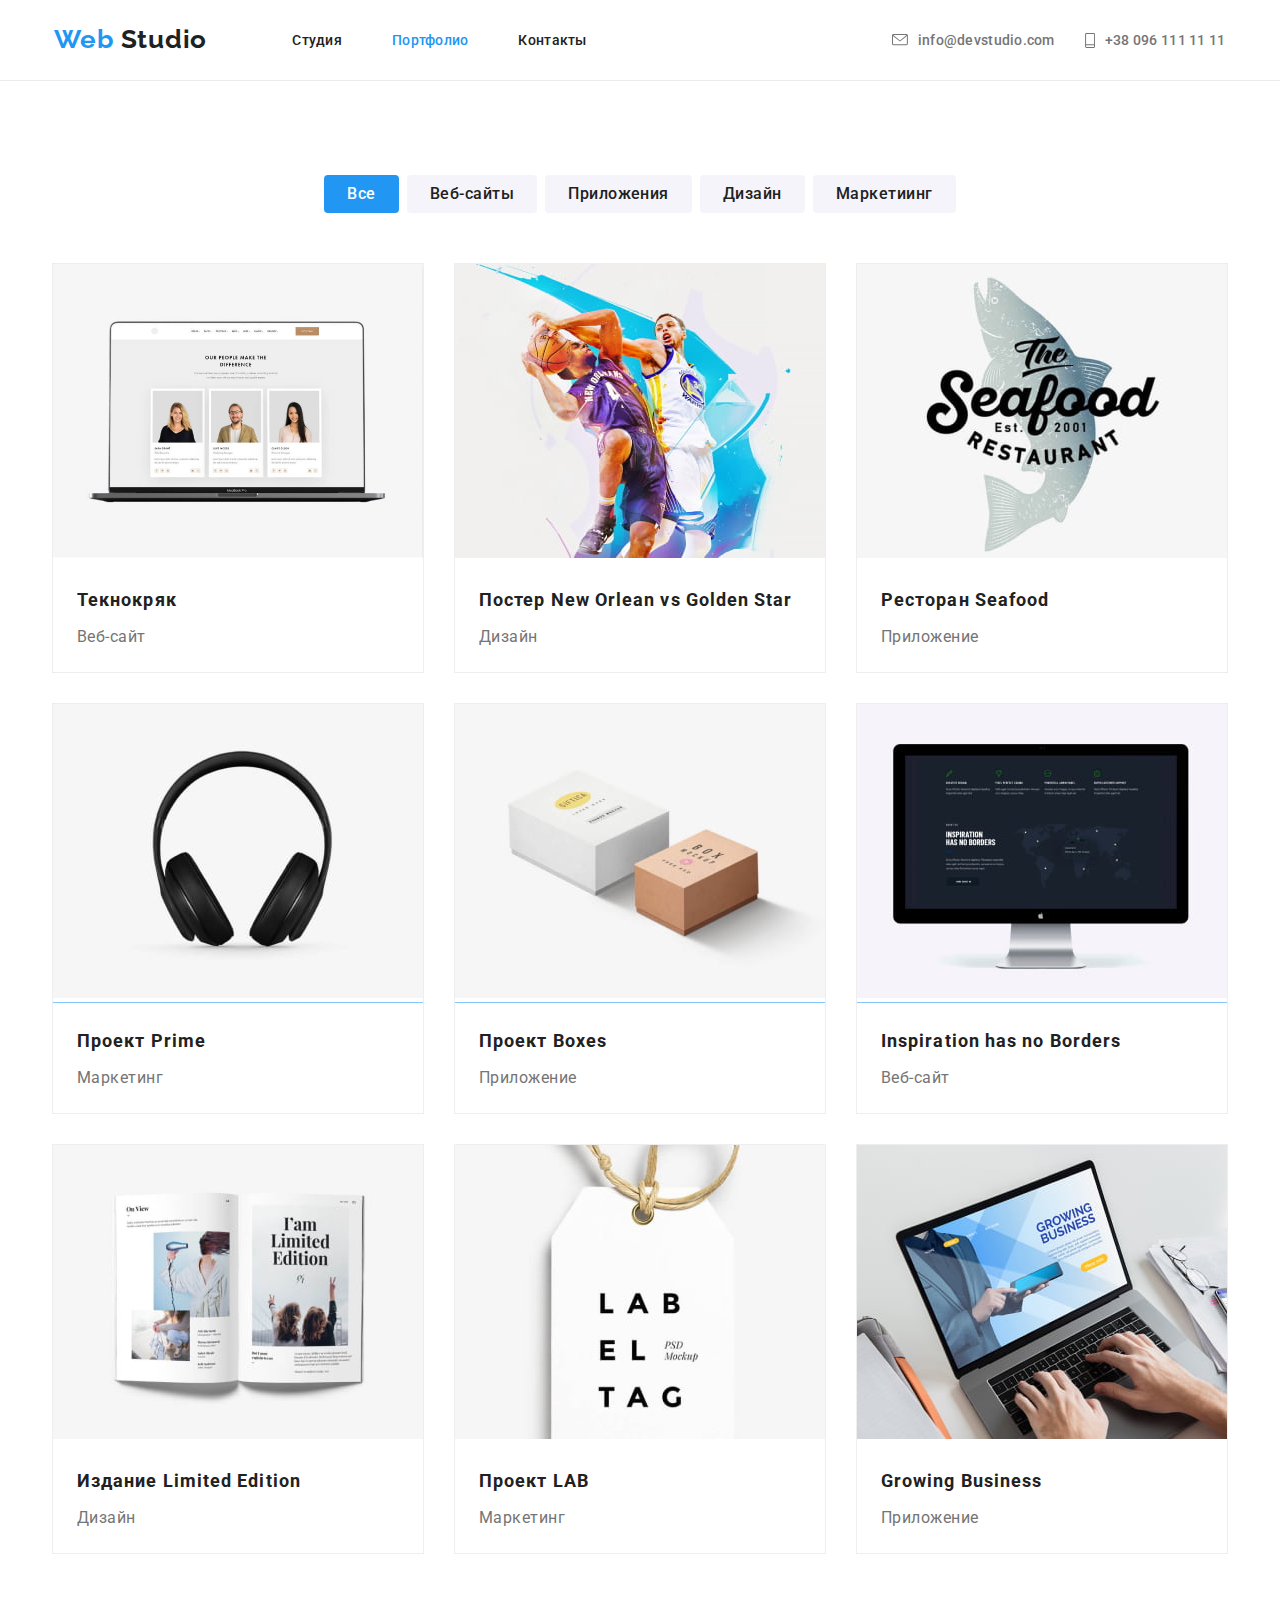
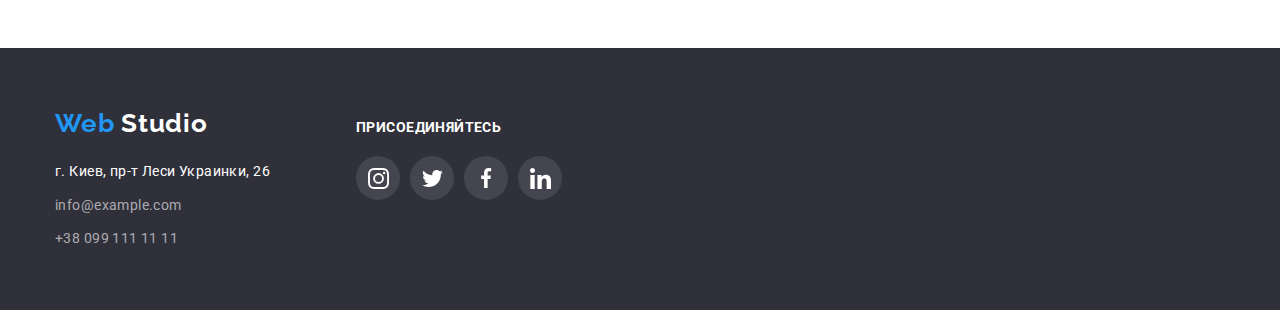
==== commit b2f9cc75: "added transition for portfolio items, in hero changed link to btn" ====
--- a/portfolio.html
+++ b/portfolio.html
@@ -82,7 +82,7 @@
                     <h1 hidden>Портфолио</h1>
                     <ul class="portfolio-list list">
                         <li class="portfolio-item">
-                            <a class="portfoli-link link link" href="#">
+                            <a class="portfolio-link link" href="#">
                                 <div class="image-thumb">
                                     <img class="portfolio-image" src="./images/website-sample.jpg" alt="Фото Текнокряк Веб-сайт"
                                     width="370"
@@ -98,7 +98,7 @@
                             </a>   
                         </li>
                         <li class="portfolio-item">
-                            <a class="portfoli-link link" href="#">
+                            <a class="portfolio-link link" href="#">
                                 <div class="image-thumb">
                                     <img class="portfolio-image" src="./images/portfolio-poster-neworlean.jpg" alt="Фото постера New Orlean vs Golden Star"
                                     width="370"
@@ -114,7 +114,7 @@
                             </a>
                         </li>
                         <li class="portfolio-item">
-                            <a class="portfoli-link link" href="#">
+                            <a class="portfolio-link link" href="#">
                                 <div class="image-thumb">
                                     <img class="portfolio-image" src="./images/portfolio-app-seafood.jpg" alt="Фото приложения ресторана Seafood"
                                     width="370"
@@ -130,7 +130,7 @@
                             </a> 
                         </li>
                         <li class="portfolio-item">
-                            <a class="portfoli-link link" href="#">
+                            <a class="portfolio-link link" href="#">
                                 <div class="image-thumb">
                                     <img class="portfolio-image"src="./images/portfolio-prime.jpg" alt="Фото проекта Prime"
                                     width="370"
@@ -194,7 +194,7 @@
                             </a>
                         </li>
                         <li class="portfolio-item">
-                            <a class="portfolio-image link" class="portfolio-link link" href="#">
+                            <a class="portfolio-link link" class="portfolio-link link" href="#">
                                 <div class="image-thumb">
                                     <img src="./images/portfolio-lab.jpg" alt="Фото проекта LAB"
                                     width="370"
@@ -210,7 +210,7 @@
                             </a>
                         </li>
                         <li class="portfolio-item">
-                            <a class="portfolio-image link" class="portfolio-link link" href="#">
+                            <a class="portfolio-link link" class="portfolio-link link" href="#">
                                 <div class="image-thumb">
                                     <img src="./images/portfolio-growing-business.jpg" alt="Фото приложения Growing Business"
                                     width="370"
--- a/css/styles.css
+++ b/css/styles.css
@@ -682,6 +682,7 @@
 
     border: 0;
     padding: 0;
+    
     background-color: var(--background-color-main);
 }
 
@@ -789,7 +790,7 @@
 calc((100% - (N of margin in row)*margin) / N of elements in row */
 
 .portfolio-image {
-    display: block;
+   
 }
 
 .portfolio-title {
@@ -830,27 +831,30 @@
 
 .image-thumb {
     position: relative;
+    overflow: hidden;
 }
 .overlay {
     position: absolute;
     top: 0;
     left: 0;
-    opacity: 0;
-   
-    width: 370px;
-    height: 294px;
-
+    width: 100%;
+    height: 100%;
+    
     padding: 63px 24px;
     background-color: var(--background-color-transparent2);
-}
-
-.portfolio-item:hover,
-.portfolio-item:focus {
+
+    transform: translateY(100%);
+    transition-duration: 250ms;
+    transition-timing-function: cubic-bezier(0.4, 0, 0.2, 1);
+}
+
+.portfolio-link:hover .overlay {
+    transform: translateY(0)
+
+}   
+.portfolio-link:hover,
+.portfolio-link:focus {
     box-shadow: 0px 1px 1px rgba(0, 0, 0, 0.12), 
                 0px 4px 4px rgba(0, 0, 0, 0.06),
                 1px 4px 6px rgba(0, 0, 0, 0.16);
-}
-
-.portfolio-item:hover .overlay {
-    opacity: 1;
 }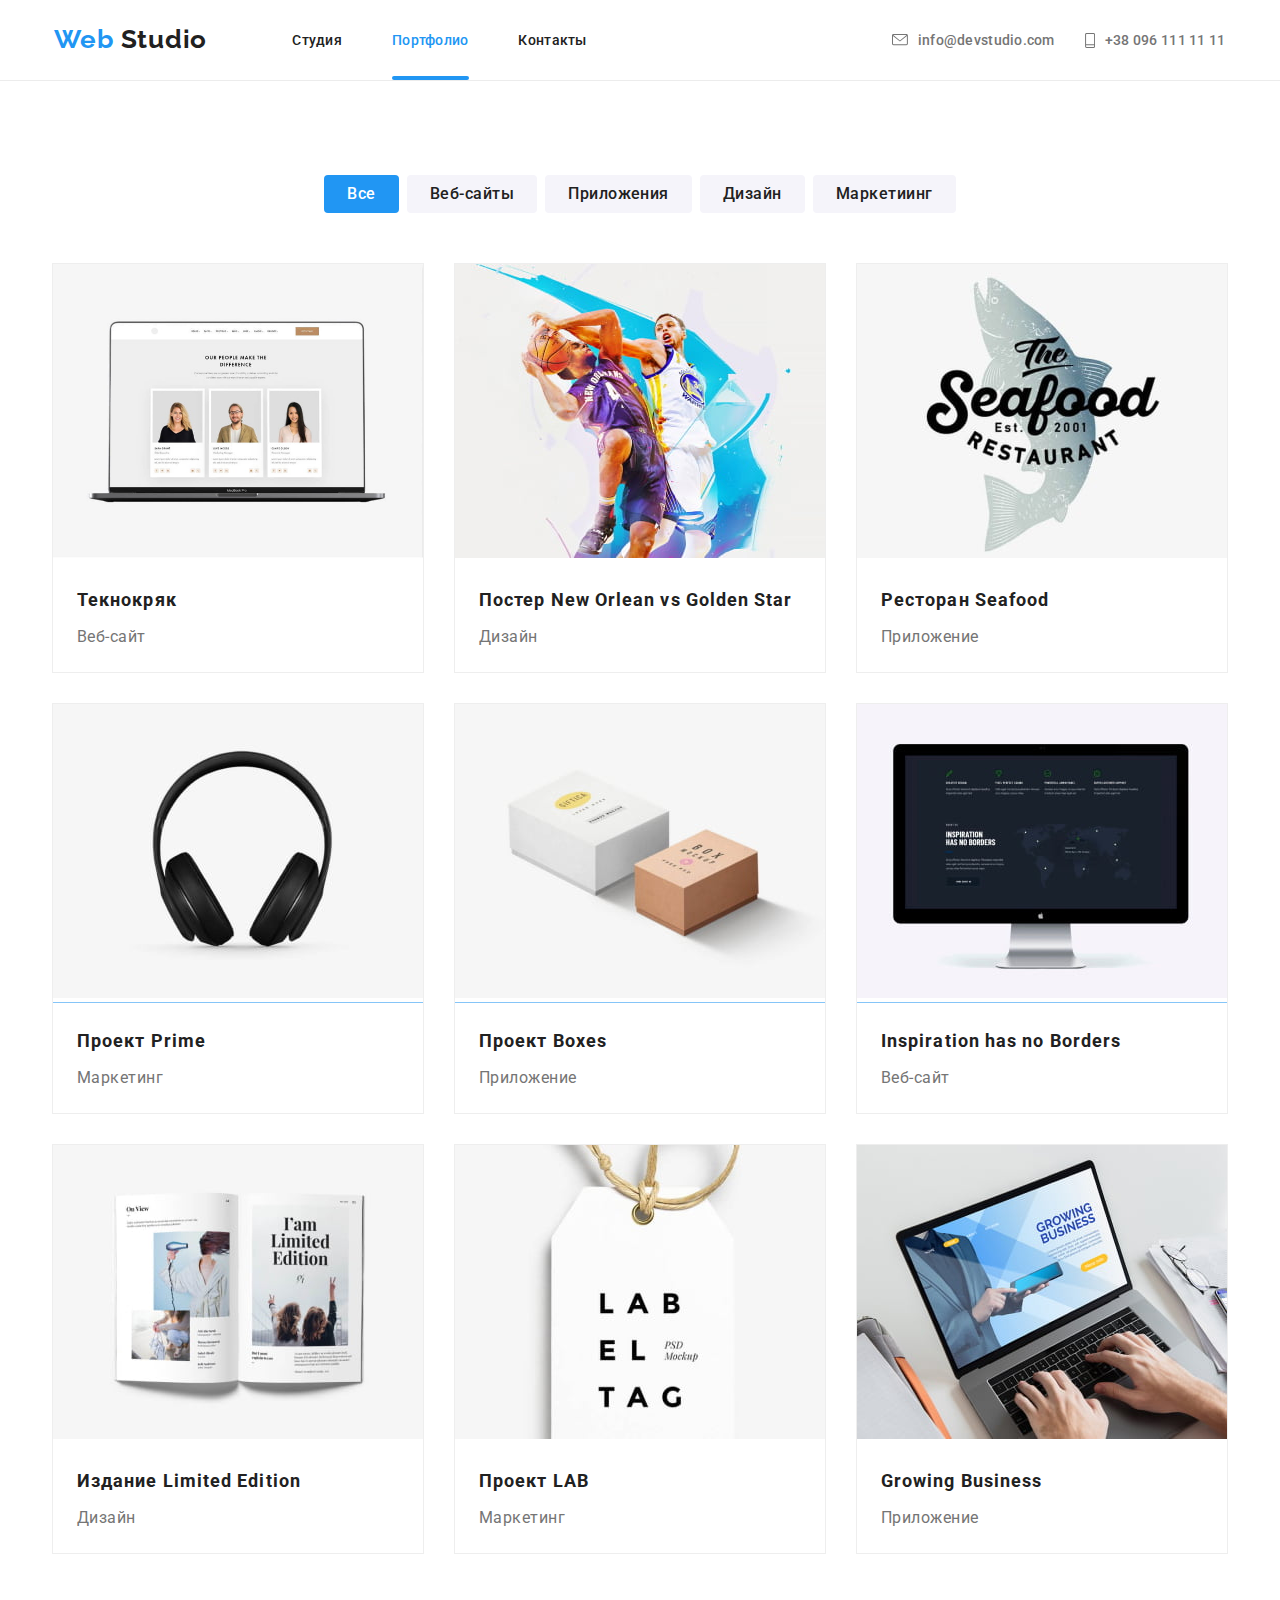
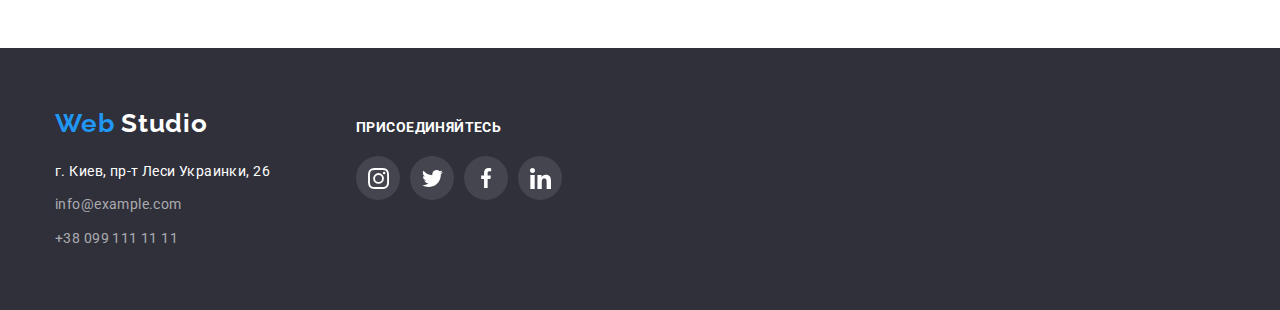
==== commit df41cb17: "added accent-line for nav-links" ====
--- a/portfolio.html
+++ b/portfolio.html
@@ -25,7 +25,7 @@
                             <a class="link" href="./index.html">Студия</a>
                         </li>
                         <li class="item">
-                            <a class="link current" href="./portfolio.html">Портфолио</a>
+                            <a class="link current-portfolio" href="./portfolio.html">Портфолио</a>
                         </li>
                         <li class="item">
                             <a class="link" href="#">Контакты</a>
--- a/css/styles.css
+++ b/css/styles.css
@@ -44,6 +44,8 @@
 
 .link {
     text-decoration: none;
+
+    transition: color 250ms cubic-bezier(0.4, 0, 0.2, 1);
 }
 
 .link.button {
@@ -104,9 +106,11 @@
 }
 
 .site-nav .link {
+    position: relative;
     display: block;
     padding-top: 32px;
     padding-bottom: 32px;
+    height: 80px;
 
     color: var(--text-color-main);
     font-weight: 500;
@@ -115,8 +119,38 @@
     letter-spacing: 0.02em;
 }
 
-.site-nav .link.current {
+.site-nav .link.current-studio {
+    display: flex;
     color: var(--text-color-accent);
+}
+
+.site-nav .link.current-portfolio {
+    display: flex;
+    color: var(--text-color-accent);
+}
+
+.site-nav .link.current-studio::after {
+    position: absolute;
+    bottom: 0;
+    width: 48px;
+    height: 4px;
+
+    display: inline-block;
+   
+    content:'';
+    background-image: url(../images/nav-studio.svg);
+}
+
+.site-nav .link.current-portfolio::after {
+    position: absolute;
+    bottom: 0;
+    width: 77px;
+    height: 4px;
+
+    display: inline-block;
+   
+    content:'';
+    background-image: url(../images/nav-portfolio.svg);
 }
 
 .site-contacts {
@@ -150,12 +184,18 @@
 .button-icon {
     fill: var(--text-color-secondary);
     margin-right: 10px;
-}
-
-.button-icon:hover,
-.button-icon:focus {
+
+    transition: color 250ms cubic-bezier(0.4, 0, 0.2, 1);
+}
+
+.site-contacts .item:hover .button-icon {
     fill: var(--text-color-accent);
 }
+
+.site-contacts .item:hover .link {
+    color: var(--text-color-accent);
+}
+
 
 /*Section "Hero" styling*/
 .hero {
@@ -240,7 +280,7 @@
 
 .advantages-item::before {
     display: block;
-    content:"";
+    content:'';
     height: 120px;
     margin-bottom: 30px;
     background-color: var(--background-color-secondary);
